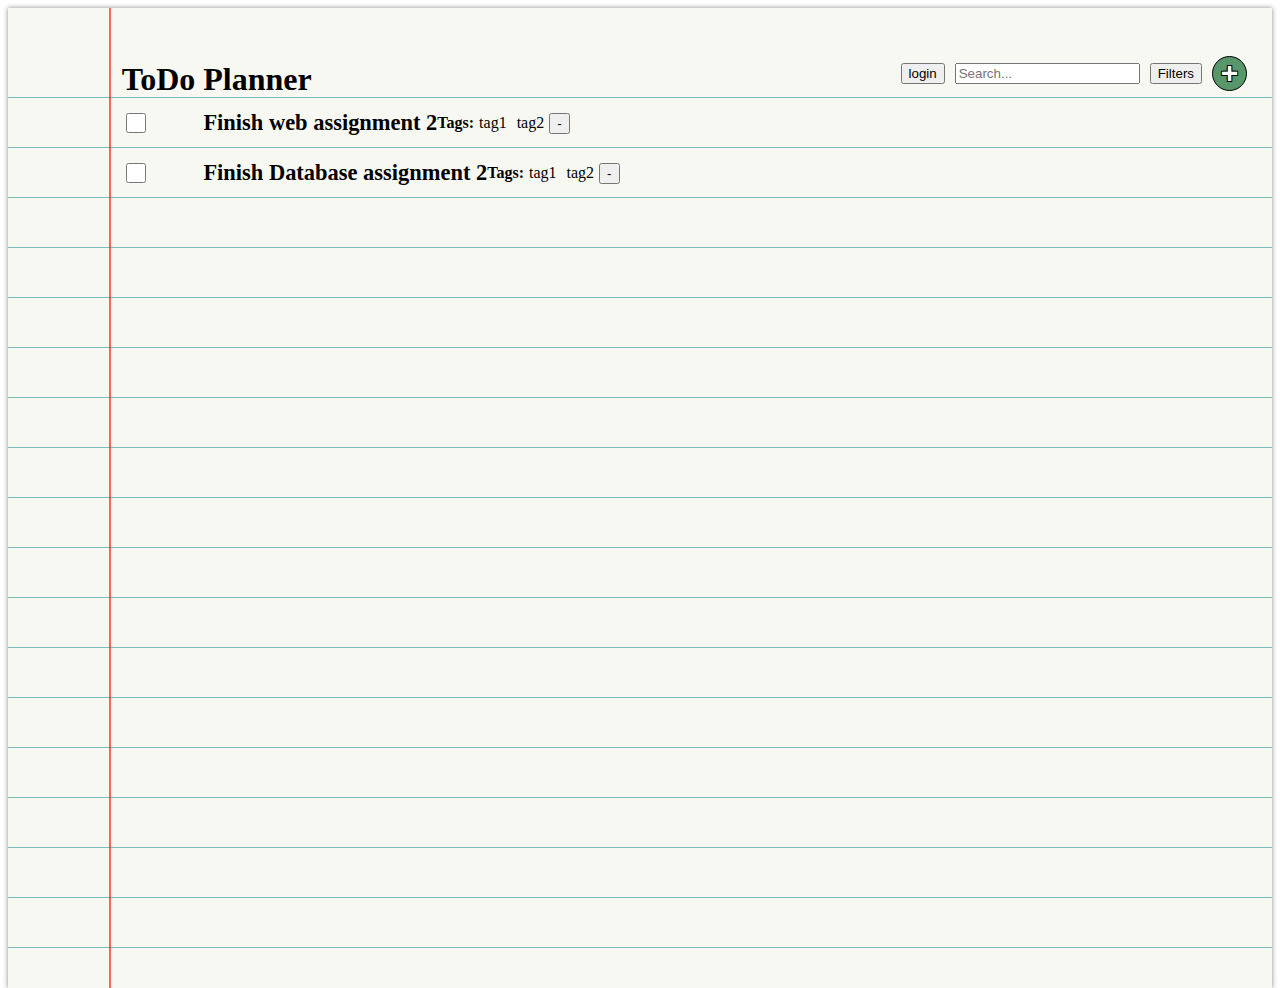
==== index.html @ ab908fc6 "Merge pull request #5 from Thecow-007/Cole-Branch" ====
<!DOCTYPE html>
<html lang="en">
<head>
    <meta charset="UTF-8">
    <meta name="viewport" content="width=device-width, initial-scale=1.0">
    <link rel="stylesheet" href="./ToDo.css">
    <title>ToDo Planner</title>

    <script defer src="./ToDoItem.js"></script>
</head>
<body>
    <div id="paper">
        <div id="pattern">

          <!-- Header -->
          <header>
            <div id="title">
              <h1>ToDo Planner</h1>
            </div>
            <div id="search-interface">
              <div id="user-box">
                <button id="user-button">login</button>
              </div>
              <div id="search-bar-container">
                <input type="text" placeholder="Search..." id="search-bar">
              </div>
              <div id="filters-container">
                <button id="filters-button">Filters</button>
              </div>
              <div id="add-container">
                <button id="add-button" onclick="addToDo()"><span>+</span></button>
              </div>
            </div>
          </header>

          <!-- ToDo Items -->

          <div id="ToDo-Items">
            <div class="ToDo-item">
              <div class="checkbox">
                <input type="checkbox">
              </div>
              <div class="ToDo-item-title">
                <h3>Finish web assignment 2</h3>
              </div>
              <div class="ToDo-item-tags">
                <div class="tag-title">
                  <h4>Tags:</h4>
                </div>
                <div class="tag">
                  <p>tag1</p>
                </div>
                <div class="tag">
                  <p>tag2</p>
                </div>
              </div>
              <div class="remove-container">
                <button class="remove-button" onclick="removeToDo()">-</button>
              </div>
            </div>
  
            <div class="ToDo-item">
              <div class="checkbox">
                <input type="checkbox">
              </div>
              <div class="ToDo-item-title">
                <h3>Finish Database assignment 2</h3>
              </div>
              <div class="ToDo-item-tags">
                <div class="tag-title">
                  <h4>Tags:</h4>
                </div>
                <div class="tag">
                  <p>tag1</p>
                </div>
                <div class="tag">
                  <p>tag2</p>
                </div>
              </div>
              <div class="remove-container">
                <button class="remove-button" onclick="removeToDo()">-</button>
              </div>
            </div>
          </div>
        </div>
      </div>
</body>
</html>
---- ToDo.css ----
:root{
  --margin-padding: 9%;
}

html{
    height: 100%;
}

body{
    height: 100%;
}

/* styling paper */
#paper {
  height: 100%;
  position: relative;
  padding-top: 40px;
  padding-bottom: 40px;
  background-color: rgb(248, 248, 243);
  box-shadow: 0px 0px 5px 0px #888;
}
  
/* styling margin red vertical line */
#paper::before {
  content: '';
  width: 2px;
  height: 100%;
  position: absolute;
  top: 0;
  left: 8%;
  background-color: rgba(255,0,0,0.6);
}
  
  /* styling blue horizontal lines */
#pattern {
  height: 100%;
  background-image: repeating-linear-gradient(rgb(248, 248, 243) 0px, rgb(248, 248, 243) 49px, teal 50px);
}

/* Header Items */

header{
  display: flex;
  justify-content: space-between;
}

#title{
  padding-left: var(--margin-padding);
  padding-top: 1px;
  }

#title h1{
  margin-top: 12px;
  margin-bottom: 0px;
}

#search-interface{
  display: flex;
  padding-right: 20px;
  align-items: center;
}

#search-interface>*{
  margin: 5px;
}

#search-bar{
  height: 50%;
}

#filters-button{
  height: 62%;
}

#add-button{
  height: 100%;
  width: 100%;

  max-width: 35px;
  max-height: 35px;

  /* display: inline-block; */
  
  justify-content: center;
  align-items: center;
  display: flex;

  border: 1px solid black;
  border-radius: 50%;
  background-color: #58976b;
  color: white;
  font-weight: bold;
  padding: 8px;
  text-align: center;
  text-shadow:
  1px 1px 0 black,
  -1px 1px 0 black,
  1px -1px 0 black,
  -1px -1px 0 black;
}

#add-button>span{
  padding: 0px;
  font-size: 30px;
}

.remove-button{
  height: 62%;
  width: 130%;
}

/* ToDo Items */

.ToDo-item{
  padding-left: var(--margin-padding);
  padding-right: calc(var(--margin-padding) / 2);

  max-height: 50px;

  display: flex;
  align-items: center;
}

.ToDo-item-title{
  font-size: 120%;
}

.ToDo-item-tags{
  display: flex;
  justify-content: space-evenly;
  margin-left: calc(auto - 100px);
}

.tag{
  margin: 5px;
}

input[type="checkbox"]{
  height: 20px;
  width: 20px;
}

.checkbox{
  margin-right: 5%;
}

.remove-container{
  display: flex;
  justify-content: center;
  align-items: center;
}
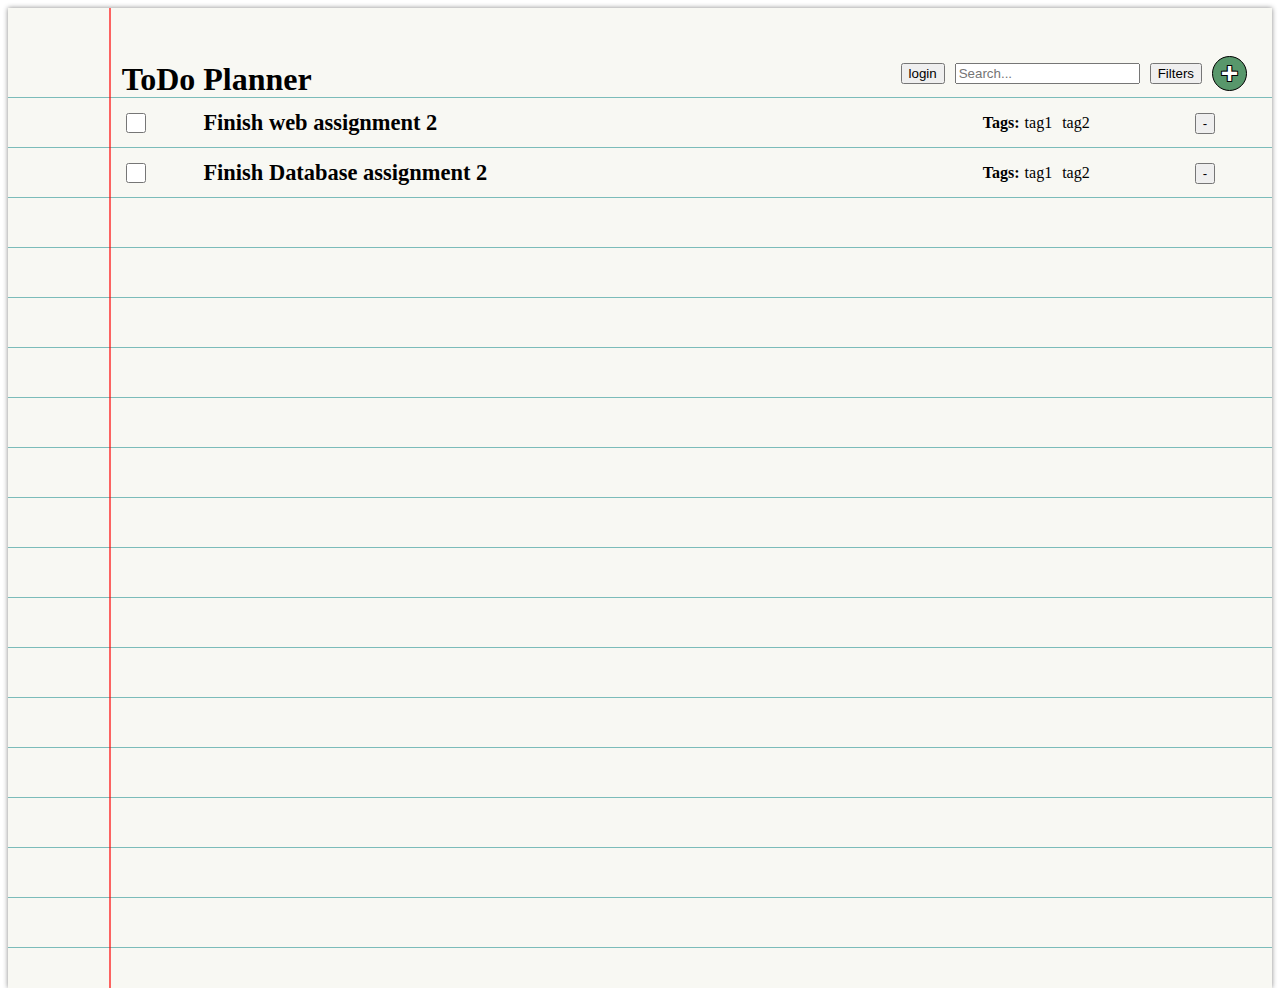
==== commit 74432303: "Merge pull request #6 from Thecow-007/Daniel_Branch" ====
--- a/index.html
+++ b/index.html
@@ -25,7 +25,7 @@
                 <input type="text" placeholder="Search..." id="search-bar">
               </div>
               <div id="filters-container">
-                <button id="filters-button">Filters</button>
+                <button id="filters-button" onclick="printList()">Filters</button>
               </div>
               <div id="add-container">
                 <button id="add-button" onclick="addToDo()"><span>+</span></button>
--- a/ToDo.css
+++ b/ToDo.css
@@ -128,7 +128,8 @@
 .ToDo-item-tags{
   display: flex;
   justify-content: space-evenly;
-  margin-left: calc(auto - 100px);
+  margin-left: auto;
+  margin-right: 100px;
 }
 
 .tag{
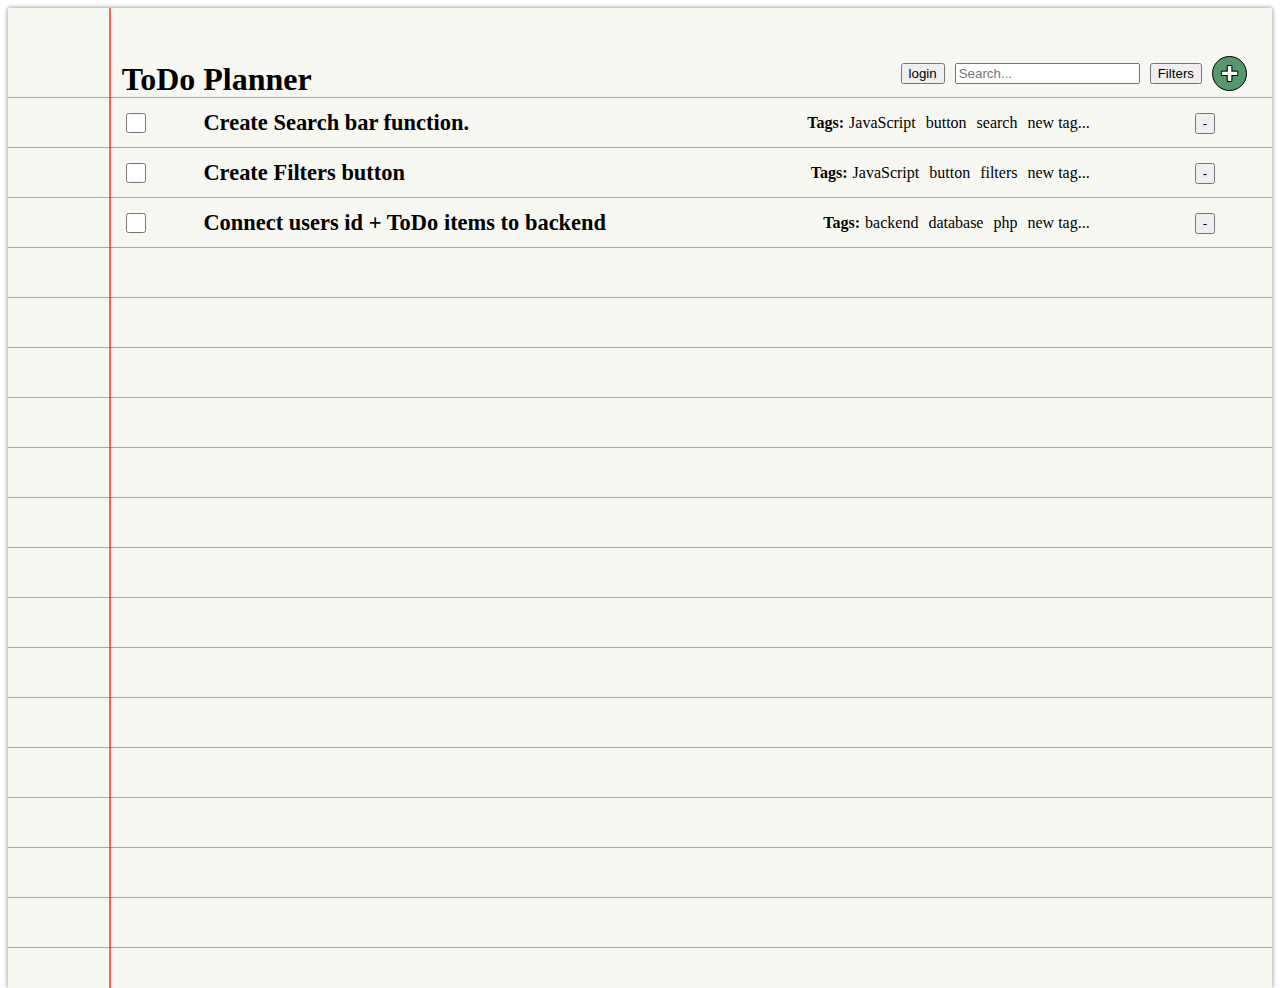
==== commit 936e967e: "Allowed for editing of tags, titles, checked status, and fixed issues with tag editing." ====
--- a/index.html
+++ b/index.html
@@ -1,88 +1,69 @@
 <!DOCTYPE html>
 <html lang="en">
+
 <head>
-    <meta charset="UTF-8">
-    <meta name="viewport" content="width=device-width, initial-scale=1.0">
-    <link rel="stylesheet" href="./ToDo.css">
-    <title>ToDo Planner</title>
+  <meta charset="UTF-8">
+  <meta name="viewport" content="width=device-width, initial-scale=1.0">
+  <link rel="stylesheet" href="./ToDo.css">
+  <title>ToDo Planner</title>
 
-    <script defer src="./ToDoItem.js"></script>
+  <script defer src="./ToDoItem.js"></script>
 </head>
+
 <body>
-    <div id="paper">
-        <div id="pattern">
+  <div id="paper">
+    <div id="pattern">
 
-          <!-- Header -->
-          <header>
-            <div id="title">
-              <h1>ToDo Planner</h1>
+      <!-- Header -->
+      <header>
+        <div id="title">
+          <h1>ToDo Planner</h1>
+        </div>
+        <div id="search-interface">
+          <div id="user-box">
+            <a href="login.html"><button id="user-button">login</button>
+            </a>
+          </div>
+          <div id="search-bar-container">
+            <input type="text" placeholder="Search..." id="search-bar">
+          </div>
+          <div id="filters-container">
+            <button id="filters-button" onclick="printList()">Filters</button>
+          </div>
+          <div id="add-container">
+            <button id="add-button" onclick="addToDo()"><span>+</span></button>
+          </div>
+        </div>
+      </header>
+
+      <!-- ToDo Items -->
+
+      <div id="ToDo-Items">
+        <!-- <div class="ToDo-item">
+          <div class="checkbox">
+            <input type="checkbox">
+          </div>
+          <div class="ToDo-item-title">
+            <h3>Finish web assignment 2</h3>
+          </div>
+          <div class="ToDo-item-tags">
+            <div class="tag-title">
+              <h4>Tags:</h4>
             </div>
-            <div id="search-interface">
-              <div id="user-box">
-                <button id="user-button">login</button>
-              </div>
-              <div id="search-bar-container">
-                <input type="text" placeholder="Search..." id="search-bar">
-              </div>
-              <div id="filters-container">
-                <button id="filters-button" onclick="printList()">Filters</button>
-              </div>
-              <div id="add-container">
-                <button id="add-button" onclick="addToDo()"><span>+</span></button>
-              </div>
+            <div class="tag">
+              <p>tag1</p>
             </div>
-          </header>
-
-          <!-- ToDo Items -->
-
-          <div id="ToDo-Items">
-            <div class="ToDo-item">
-              <div class="checkbox">
-                <input type="checkbox">
-              </div>
-              <div class="ToDo-item-title">
-                <h3>Finish web assignment 2</h3>
-              </div>
-              <div class="ToDo-item-tags">
-                <div class="tag-title">
-                  <h4>Tags:</h4>
-                </div>
-                <div class="tag">
-                  <p>tag1</p>
-                </div>
-                <div class="tag">
-                  <p>tag2</p>
-                </div>
-              </div>
-              <div class="remove-container">
-                <button class="remove-button" onclick="removeToDo()">-</button>
-              </div>
-            </div>
-  
-            <div class="ToDo-item">
-              <div class="checkbox">
-                <input type="checkbox">
-              </div>
-              <div class="ToDo-item-title">
-                <h3>Finish Database assignment 2</h3>
-              </div>
-              <div class="ToDo-item-tags">
-                <div class="tag-title">
-                  <h4>Tags:</h4>
-                </div>
-                <div class="tag">
-                  <p>tag1</p>
-                </div>
-                <div class="tag">
-                  <p>tag2</p>
-                </div>
-              </div>
-              <div class="remove-container">
-                <button class="remove-button" onclick="removeToDo()">-</button>
-              </div>
+            <div class="tag">
+              <p>tag2</p>
             </div>
           </div>
-        </div>
+          <div class="remove-container">
+            <button class="remove-button" onclick="removeToDo()">-</button>
+          </div>
+        </div> -->
       </div>
+    </div>
+  </div>
 </body>
+
 </html>--- a/ToDo.css
+++ b/ToDo.css
@@ -128,12 +128,17 @@
 .ToDo-item-tags{
   display: flex;
   justify-content: space-evenly;
+  align-items: center;
   margin-left: auto;
   margin-right: 100px;
 }
 
 .tag{
   margin: 5px;
+}
+
+.item-tag-bar{
+  height: 50%;
 }
 
 input[type="checkbox"]{
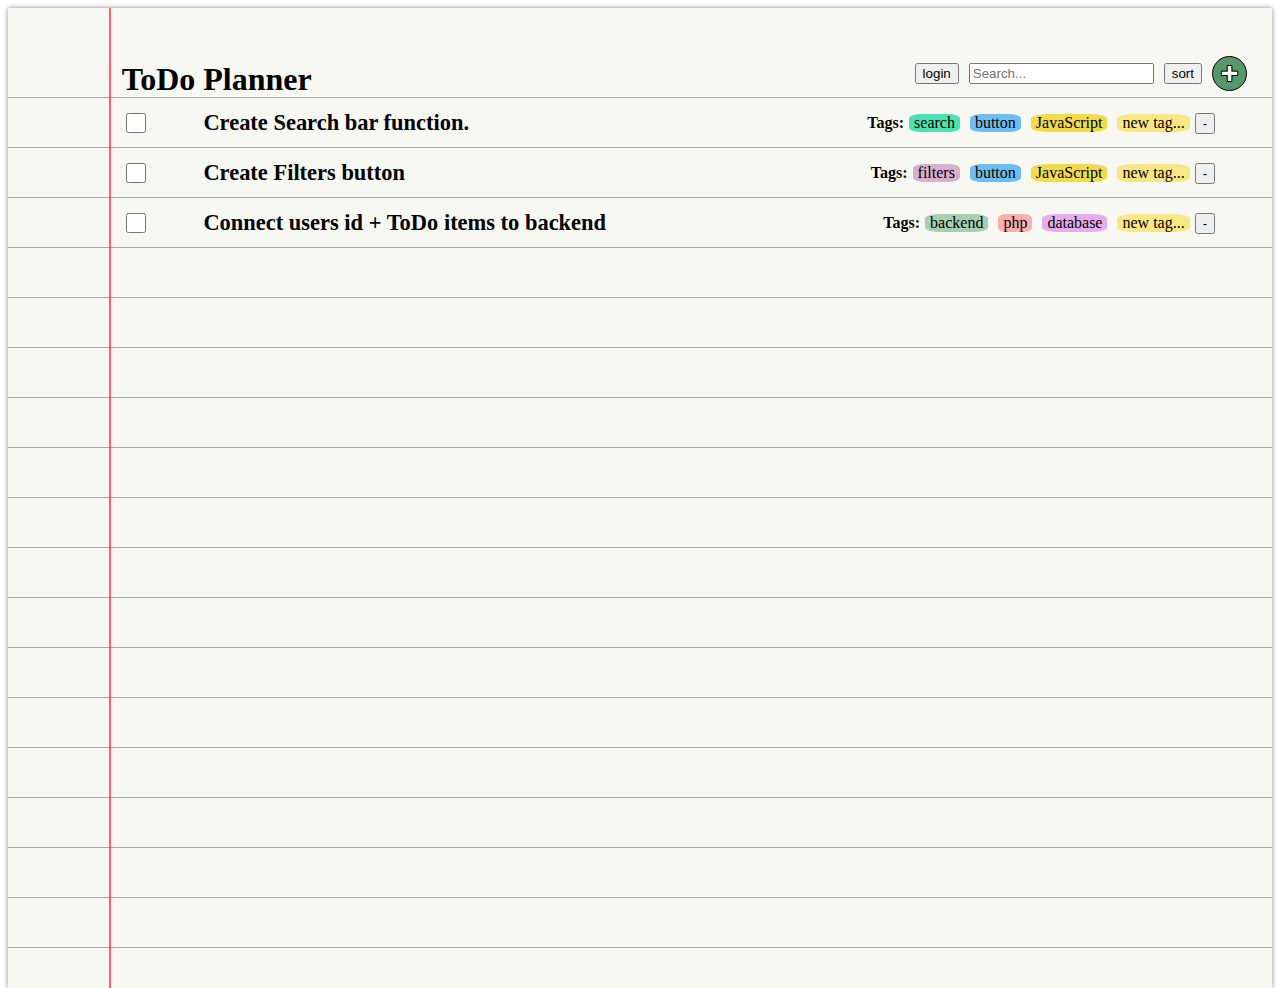
==== commit 4efbee67: "Filters button and search bar now works" ====
--- a/index.html
+++ b/index.html
@@ -28,13 +28,36 @@
             <input type="text" placeholder="Search..." id="search-bar">
           </div>
           <div id="filters-container">
-            <button id="filters-button" onclick="printList()">Filters</button>
+            <button id="filters-button" onclick="toggleActive('sort-window')">sort</button>
           </div>
           <div id="add-container">
             <button id="add-button" onclick="addToDo()"><span>+</span></button>
           </div>
         </div>
       </header>
+
+      <!-- Sort Dialogue -->
+      <div id="sort-window" class="active">
+        <h4 id="sort-title">Sort:</h4>
+        <!-- <div id="date-buttons-container">
+          <label for="latest-button">Date:</label>
+          <input type="radio" id="latest-button" name="date-buttons">
+          <label for="latest-button">Latest to Oldest</label>
+          <input type="radio" id="oldest-button" name="date-buttons">
+          <label for="oldest-button">Oldest to Latest</label>
+        </div> -->
+        <div id="name-buttons-container">
+          <label for="alpha-button">Name:</label>
+          <input class="filter" type="radio" id="alpha-button" name="name-buttons">
+          <label for="alpha-button">Alphebetically</label>
+          <input class="filter" type="radio" id="reverse-button" name="name-buttons">
+          <label for="reverse-button">Reverse Alphebetical</label>
+        </div>
+        <div id="tag-buttons-container">
+          <label for="tag-button">Tag: </label>
+          <input class="filter" type="checkbox" id="tag-button" name="tag-button">
+        </div>
+      </div>
 
       <!-- ToDo Items -->
 
--- a/ToDo.css
+++ b/ToDo.css
@@ -1,5 +1,18 @@
 :root{
   --margin-padding: 9%;
+
+  /* Tag Colors */
+  --color0: #4CE0B3;
+  --color1: #6dbdf2;
+  --color2: #F1DB4B;
+  --color3: #F9E784;
+  --color4: #dbaecf;
+  --color5: #a8ceb0;
+  --color6: #fcaeae;
+  --color7: #E6ADEC;
+  --color8: #69DDFF;
+  --color9: #B4CDED;
+  --color10: #BFCC94;
 }
 
 html{
@@ -119,6 +132,7 @@
 
   display: flex;
   align-items: center;
+  justify-content: space-between;
 }
 
 .ToDo-item-title{
@@ -130,28 +144,97 @@
   justify-content: space-evenly;
   align-items: center;
   margin-left: auto;
-  margin-right: 100px;
-}
-
+}
+
+.item-tag-bar{
+  height: 50%;
+}
+
+.checkbox input[type="checkbox"]{
+  height: 20px;
+  width: 20px;
+}
+
+.checkbox{
+  margin-right: 5%;
+}
+
+.remove-container{
+  display: flex;
+  justify-content: center;
+  align-items: center;
+}
+
+/* All Tags: */
 .tag{
   margin: 5px;
-}
-
-.item-tag-bar{
-  height: 50%;
-}
-
-input[type="checkbox"]{
-  height: 20px;
-  width: 20px;
-}
-
-.checkbox{
-  margin-right: 5%;
-}
-
-.remove-container{
-  display: flex;
-  justify-content: center;
-  align-items: center;
+  border-radius: 25%;
+
+  /* Padding */
+  padding-left: 5px;
+  padding-right: 5px;
+  padding-top: 0px;
+  padding-bottom: 0px;
+}
+.tag p{
+  display: inline;
+
+  margin-top: 0px;
+  margin-bottom: 0px;
+}
+
+/* Tag Colors */
+.tag0{
+  background-color: var(--color0);
+}
+.tag1{
+  background-color: var(--color1);
+}
+.tag2{
+  background-color: var(--color2);
+}
+.tag3{
+  background-color: var(--color3);
+}
+.tag4{
+  background-color: var(--color4);
+}
+.tag5{
+  background-color: var(--color5);
+}
+.tag6{
+  background-color: var(--color6);
+}
+.tag7{
+  background-color: var(--color7);
+}
+.tag8{
+  background-color: var(--color8);
+}
+.tag9{
+  background-color: var(--color9);
+}
+.tag10{
+  background-color: var(--color10);
+}
+
+/* Sort Window */
+.active{
+  display: none;
+}
+
+#sort-window{
+  z-index: 1000;
+  position: absolute;
+  right: 0px;
+  background-color: white;
+  border-radius: 5%;
+  border: 2px solid slategray;
+  padding: 5px;
+  justify-self: right;
+}
+
+#sort-title{
+  margin-top: 0px;
+  margin-bottom: 5px;
 }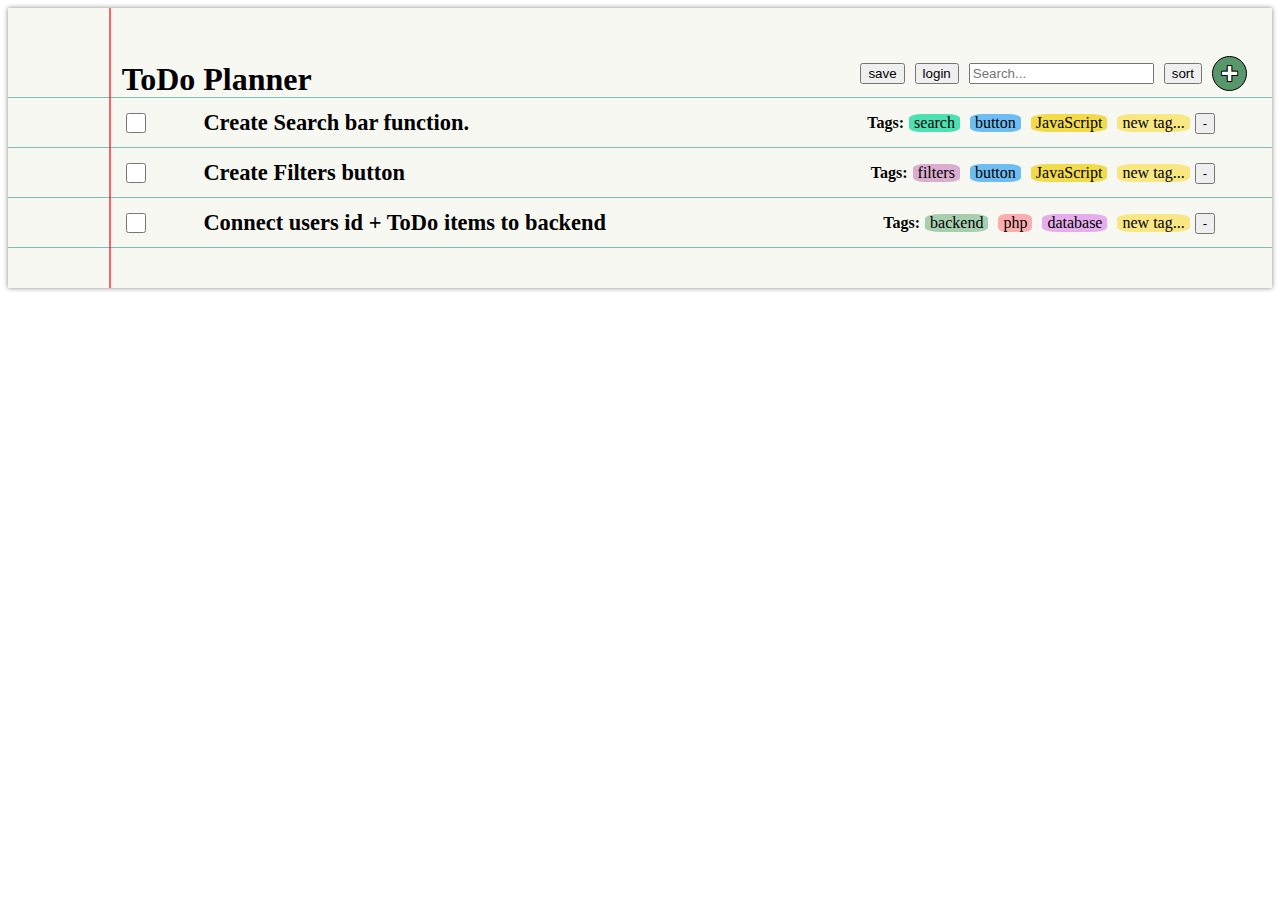
==== commit 2981b3bc: "Small changes" ====
--- a/index.html
+++ b/index.html
@@ -20,6 +20,10 @@
           <h1>ToDo Planner</h1>
         </div>
         <div id="search-interface">
+          <div id="save-button-container">
+            <!-- ToDo: implement item saving via clicking this button. -->
+            <button id="save-button">save</button> 
+          </div>
           <div id="user-box">
             <a href="login.html"><button id="user-button">login</button>
             </a>
--- a/ToDo.css
+++ b/ToDo.css
@@ -16,7 +16,8 @@
 }
 
 html{
-    height: 100%;
+    min-height: 100%;
+    height: 100vh;
 }
 
 body{
@@ -25,7 +26,7 @@
 
 /* styling paper */
 #paper {
-  height: 100%;
+  /* height: 100%; */
   position: relative;
   padding-top: 40px;
   padding-bottom: 40px;
@@ -139,6 +140,11 @@
   font-size: 120%;
 }
 
+.crossed{
+  text-decoration: line-through;
+  background-color: red;
+}
+
 .ToDo-item-tags{
   display: flex;
   justify-content: space-evenly;
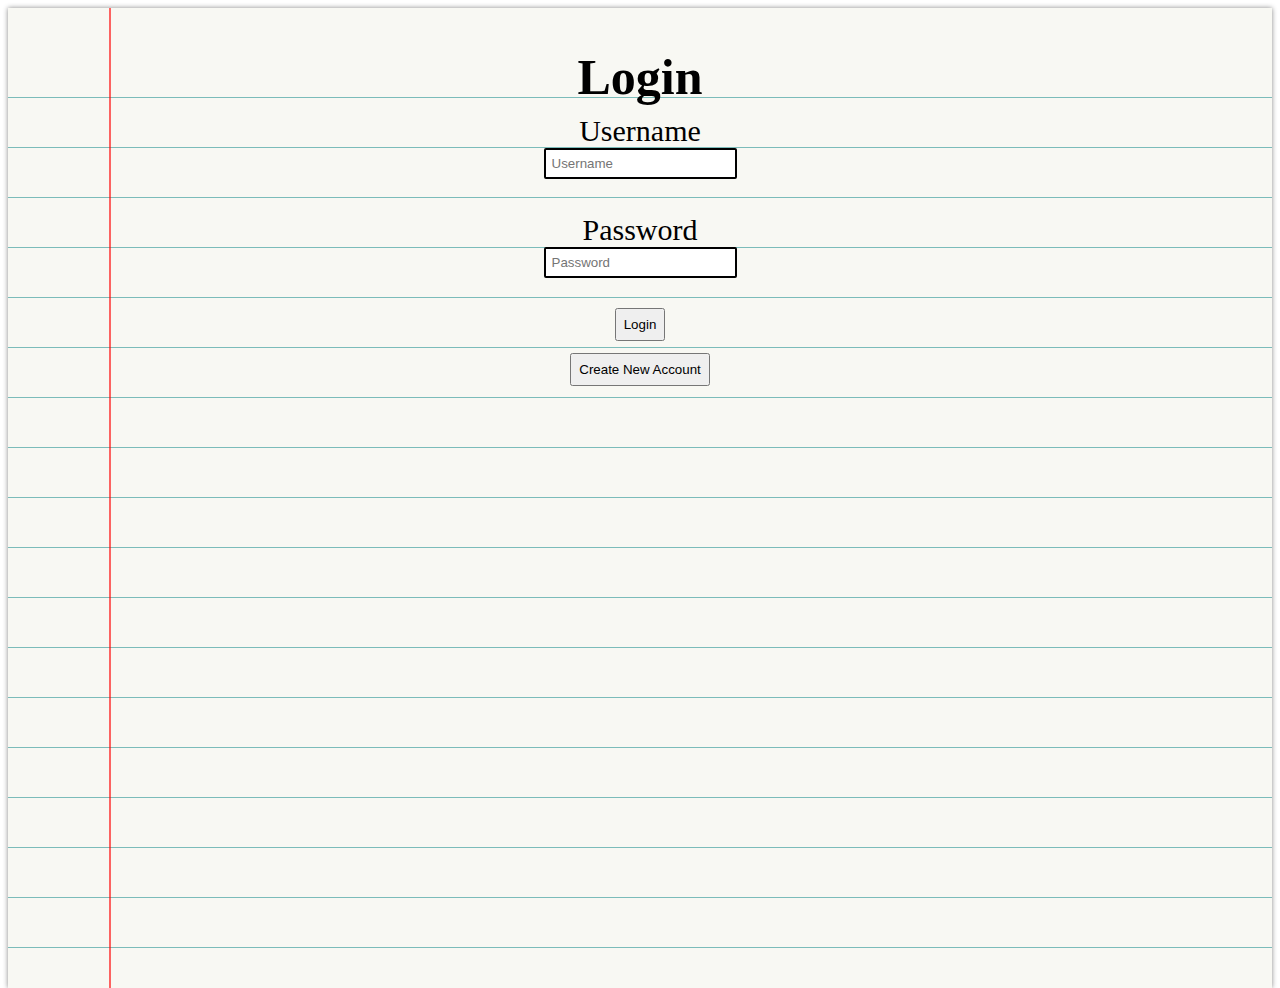
==== commit 456cb1c9: "Organized code" ====
--- a/index.html
+++ b/index.html
@@ -2,95 +2,47 @@
 <html lang="en">
 
 <head>
-  <meta charset="UTF-8">
-  <meta name="viewport" content="width=device-width, initial-scale=1.0">
-  <link rel="stylesheet" href="./ToDo.css">
-  <title>ToDo Planner</title>
-
-  <script defer src="./ToDoItem.js"></script>
+    <meta charset="UTF-8">
+    <meta name="viewport" content="width=device-width, initial-scale=1.0">
+    <title>ToDo: Login</title>
+    <script src="./login.js"></script>
+    <link rel="stylesheet" href="./ToDo_CSS/login.css">
 </head>
 
 <body>
-  <div id="paper">
-    <div id="pattern">
+    <div id="paper">
+        <div id="pattern">
 
-      <!-- Header -->
-      <header>
-        <div id="title">
-          <h1>ToDo Planner</h1>
+            <h1 id="title">Login</h1>
+
+            <div class="formcontainer">
+                <form action="login.html" method="get" onsubmit="return AccountLogin();">
+
+                    <div class="textfieldUsername">
+                        <label for="username" id="TextUsername">Username</label>
+                        <input type="text" name="username" id="username" placeholder="Username" class="typingbox">
+                        <div id="UserErrorText" style="display: none;"><h2>*User Does Not Exist.</h2></div>
+                    </div>
+
+                    <div class="textfieldPassword">
+                        <label for="pass" id="TextPassword">Password</label>
+                        <input type="password" name="pass" id="pass" placeholder="Password" class="typingbox">
+                        <div id="PassErrorText" style="display: none;"><h2>*Incorrect Password.</h2></div>
+                    </div>
+
+                    <div class="buttons">
+                        <button type="submit" id="Login-button">Login</button>
+                    </div>
+                </form>
+
+                <div id="user-box" class="buttons">
+                    <a href="./CreateAccount.html"><button id="CreateAccount-button">Create New Account</button>
+                    </a>
+                </div>
+
+            </div>
         </div>
-        <div id="search-interface">
-          <div id="save-button-container">
-            <!-- ToDo: implement item saving via clicking this button. -->
-            <button id="save-button">save</button> 
-          </div>
-          <div id="user-box">
-            <a href="login.html"><button id="user-button">login</button>
-            </a>
-          </div>
-          <div id="search-bar-container">
-            <input type="text" placeholder="Search..." id="search-bar">
-          </div>
-          <div id="filters-container">
-            <button id="filters-button" onclick="toggleActive('sort-window')">sort</button>
-          </div>
-          <div id="add-container">
-            <button id="add-button" onclick="addToDo()"><span>+</span></button>
-          </div>
-        </div>
-      </header>
-
-      <!-- Sort Dialogue -->
-      <div id="sort-window" class="active">
-        <h4 id="sort-title">Sort:</h4>
-        <!-- <div id="date-buttons-container">
-          <label for="latest-button">Date:</label>
-          <input type="radio" id="latest-button" name="date-buttons">
-          <label for="latest-button">Latest to Oldest</label>
-          <input type="radio" id="oldest-button" name="date-buttons">
-          <label for="oldest-button">Oldest to Latest</label>
-        </div> -->
-        <div id="name-buttons-container">
-          <label for="alpha-button">Name:</label>
-          <input class="filter" type="radio" id="alpha-button" name="name-buttons">
-          <label for="alpha-button">Alphebetically</label>
-          <input class="filter" type="radio" id="reverse-button" name="name-buttons">
-          <label for="reverse-button">Reverse Alphebetical</label>
-        </div>
-        <div id="tag-buttons-container">
-          <label for="tag-button">Tag: </label>
-          <input class="filter" type="checkbox" id="tag-button" name="tag-button">
-        </div>
-      </div>
-
-      <!-- ToDo Items -->
-
-      <div id="ToDo-Items">
-        <!-- <div class="ToDo-item">
-          <div class="checkbox">
-            <input type="checkbox">
-          </div>
-          <div class="ToDo-item-title">
-            <h3>Finish web assignment 2</h3>
-          </div>
-          <div class="ToDo-item-tags">
-            <div class="tag-title">
-              <h4>Tags:</h4>
-            </div>
-            <div class="tag">
-              <p>tag1</p>
-            </div>
-            <div class="tag">
-              <p>tag2</p>
-            </div>
-          </div>
-          <div class="remove-container">
-            <button class="remove-button" onclick="removeToDo()">-</button>
-          </div>
-        </div> -->
-      </div>
     </div>
-  </div>
 </body>
 
 </html>--- a/ToDo_CSS/login.css
+++ b/ToDo_CSS/login.css
@@ -0,0 +1,126 @@
+:root{
+    --margin-padding: 9%;
+  }
+  
+  html{
+      height: 100%;
+  }
+  
+  body{
+      height: 100%;
+  }
+  
+  /* styling paper */
+  #paper {
+    height: 100%;
+    position: relative;
+    padding-top: 40px;
+    padding-bottom: 40px;
+    background-color: rgb(248, 248, 243);
+    box-shadow: 0px 0px 5px 0px #888;
+  }
+    
+  /* styling margin red vertical line */
+  #paper::before {
+    content: '';
+    width: 2px;
+    height: 100%;
+    position: absolute;
+    top: 0;
+    left: 8%;
+    background-color: rgba(255,0,0,0.6);
+  }
+    
+    /* styling blue horizontal lines */
+  #pattern {
+    height: 100%;
+    background-image: repeating-linear-gradient(rgb(248, 248, 243) 0px, rgb(248, 248, 243) 49px, teal 50px);
+  }
+
+  h1, .textfieldUsername, .textfieldPassword, .textfieldPassword2, .buttons {
+    display: flex;
+    justify-content: center;
+    align-items: center;
+    flex-direction: column;
+  }
+
+.formcontainer {
+    
+    justify-content: center;
+    align-items: center;
+}
+
+#title{
+    font-size: 50px;
+    margin: 0px;
+    padding: 0px;
+    }
+
+.buttons {
+    position: relative;
+    margin: 5px;
+}
+
+#CreateAccount-button {
+    padding: 7px;
+    margin-top: 7px;
+}
+
+#Login-button {
+    padding: 7px;
+    margin-top: 5px;
+}
+
+.typingbox {
+    position: relative;
+    padding: 6px;
+}
+
+.textfieldUsername {
+    margin-top: 8px;
+    margin-bottom: 20px;
+    font-size: 30px;
+}
+
+.textfieldPassword {
+    margin-top: 34px;
+    margin-bottom: 25px;
+    font-size: 30px;
+}
+
+.textfieldPassword2 {
+    margin-top: 34px;
+    margin-bottom: 20px;
+    font-size: 30px;
+}
+
+#TextUsername, #TextPassword {
+    margin: 0px;
+    padding: 0px;;
+}
+
+h2 {
+    font-size: 13px;
+    font-weight: bolder;
+}
+
+#username, #pass, #pass2 {
+    border: 2px solid black;
+    border-radius: 2px;
+}
+
+#UserErrorText, #PassErrorText, #Pass2ErrorText {
+    position: absolute;
+}
+
+#UserErrorText {
+    top: 161px;
+}
+
+#PassErrorText {
+    top: 260px;
+}
+
+#Pass2ErrorText {
+    top: 359px;
+}